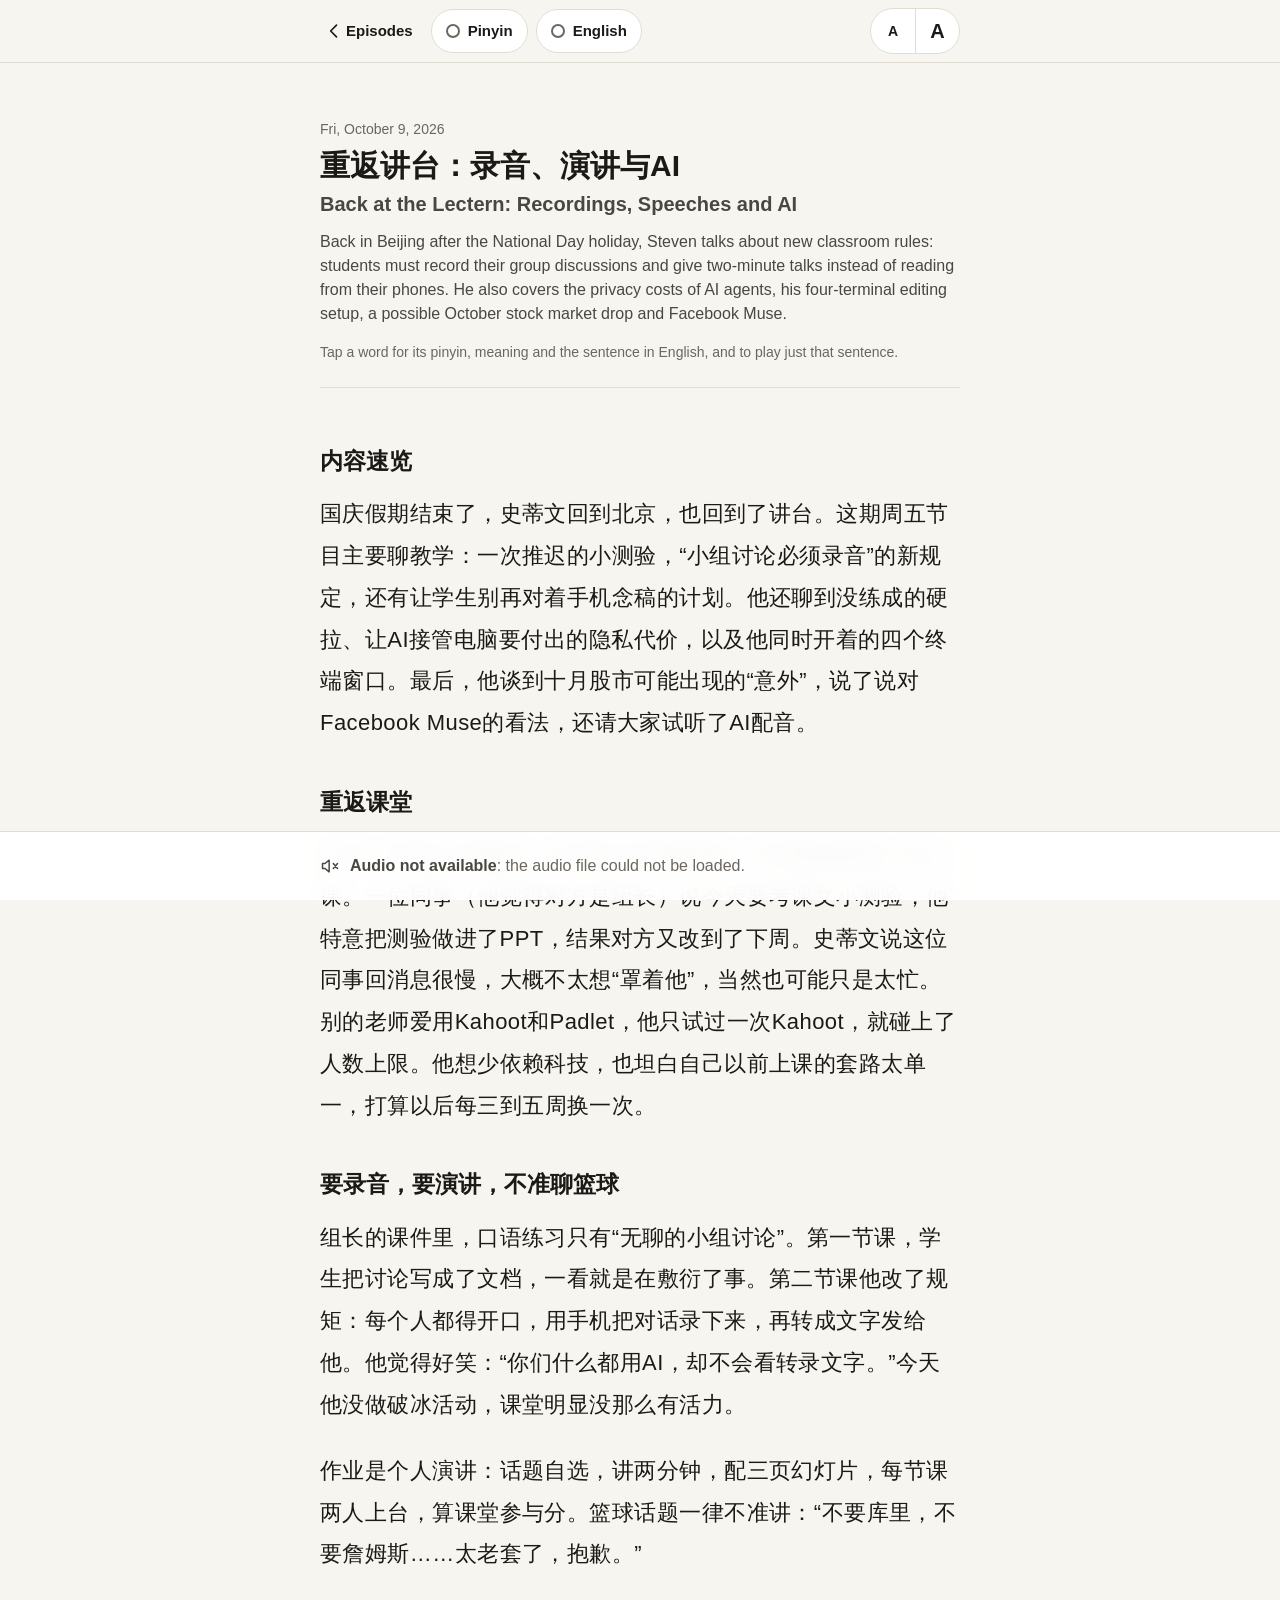
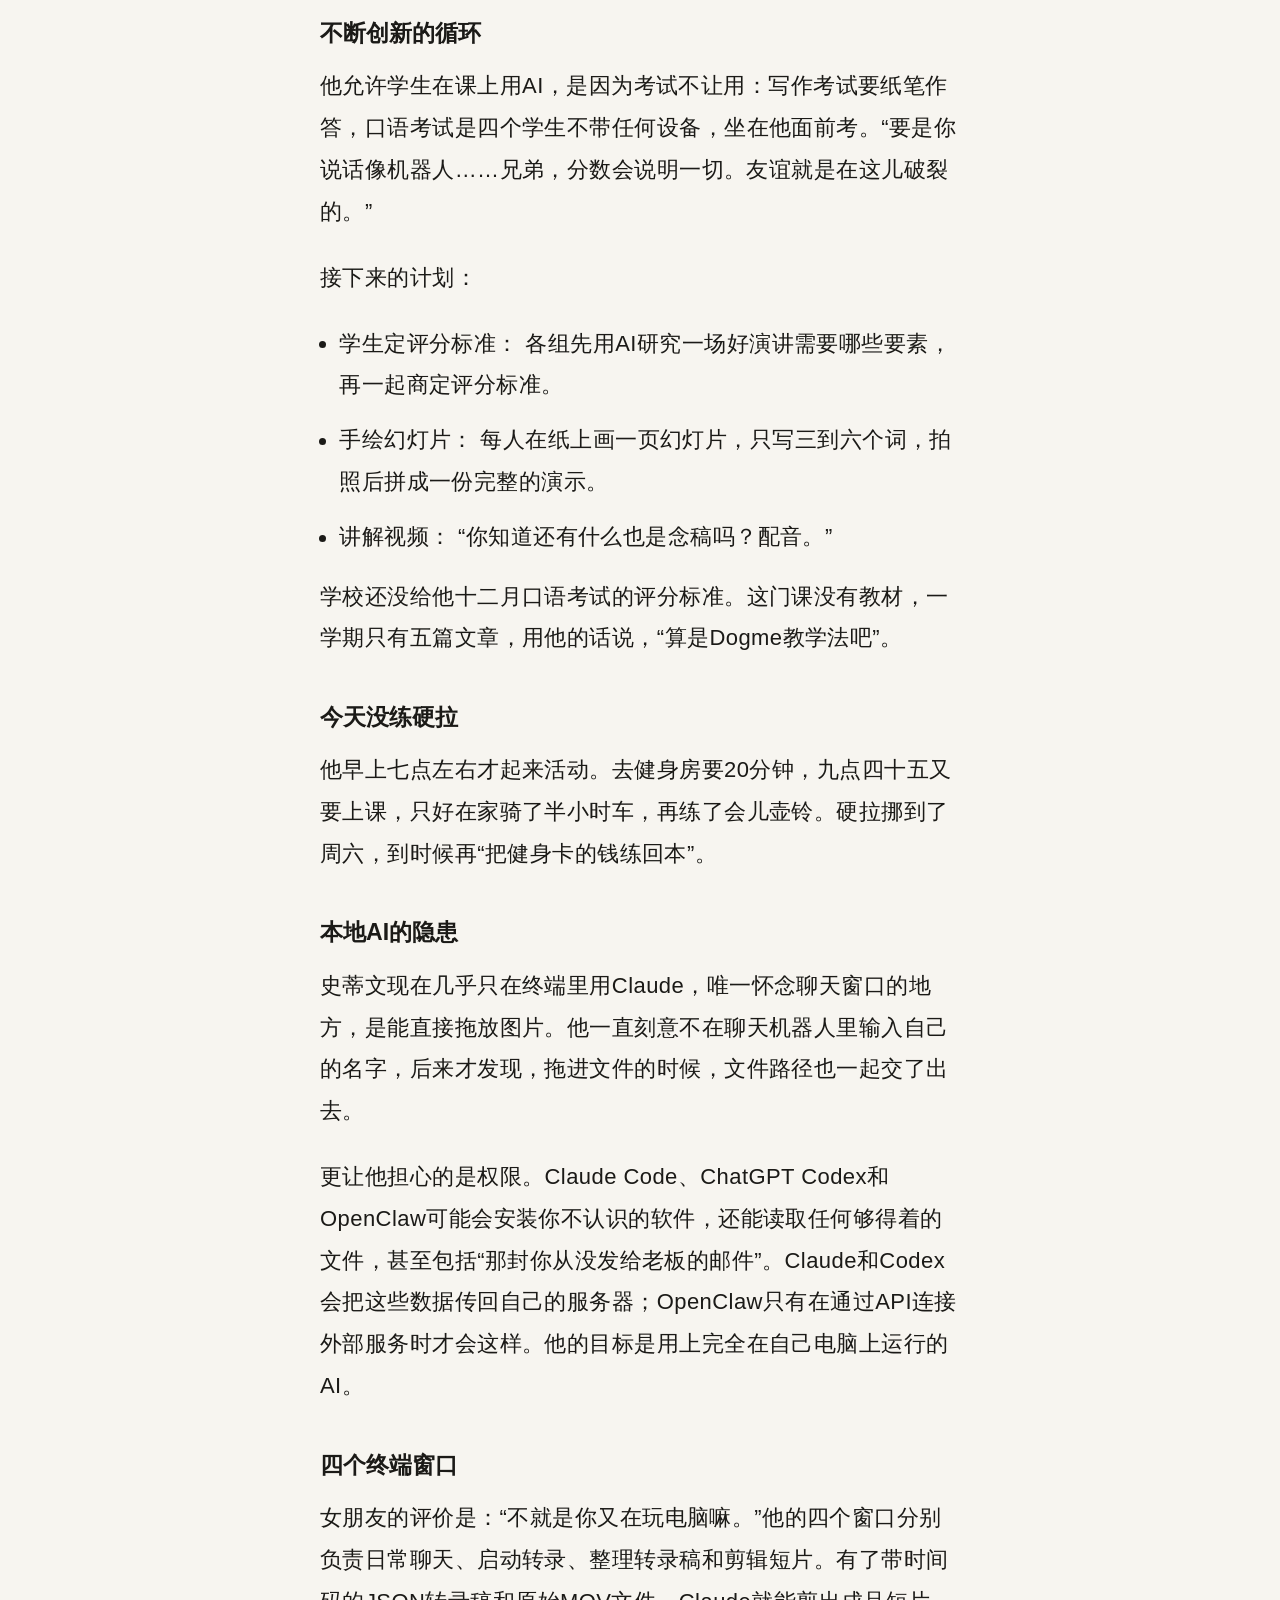
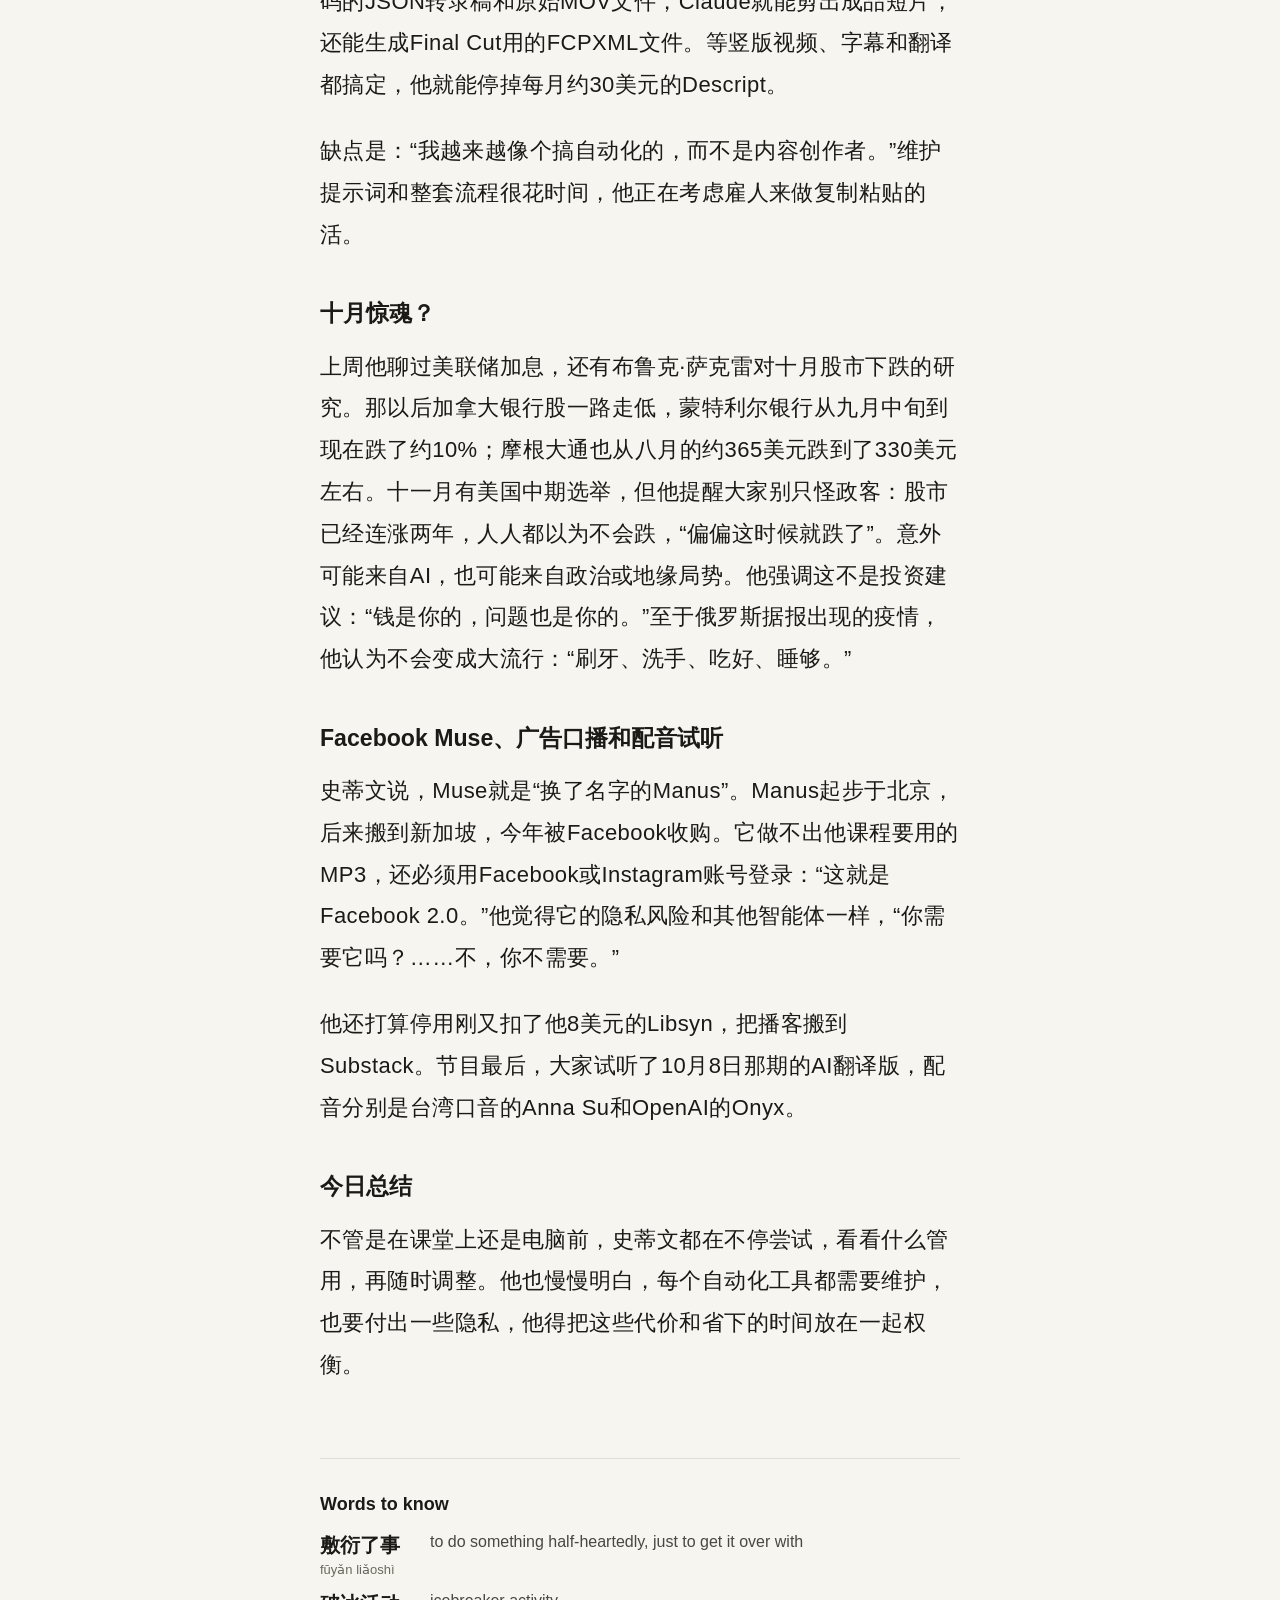
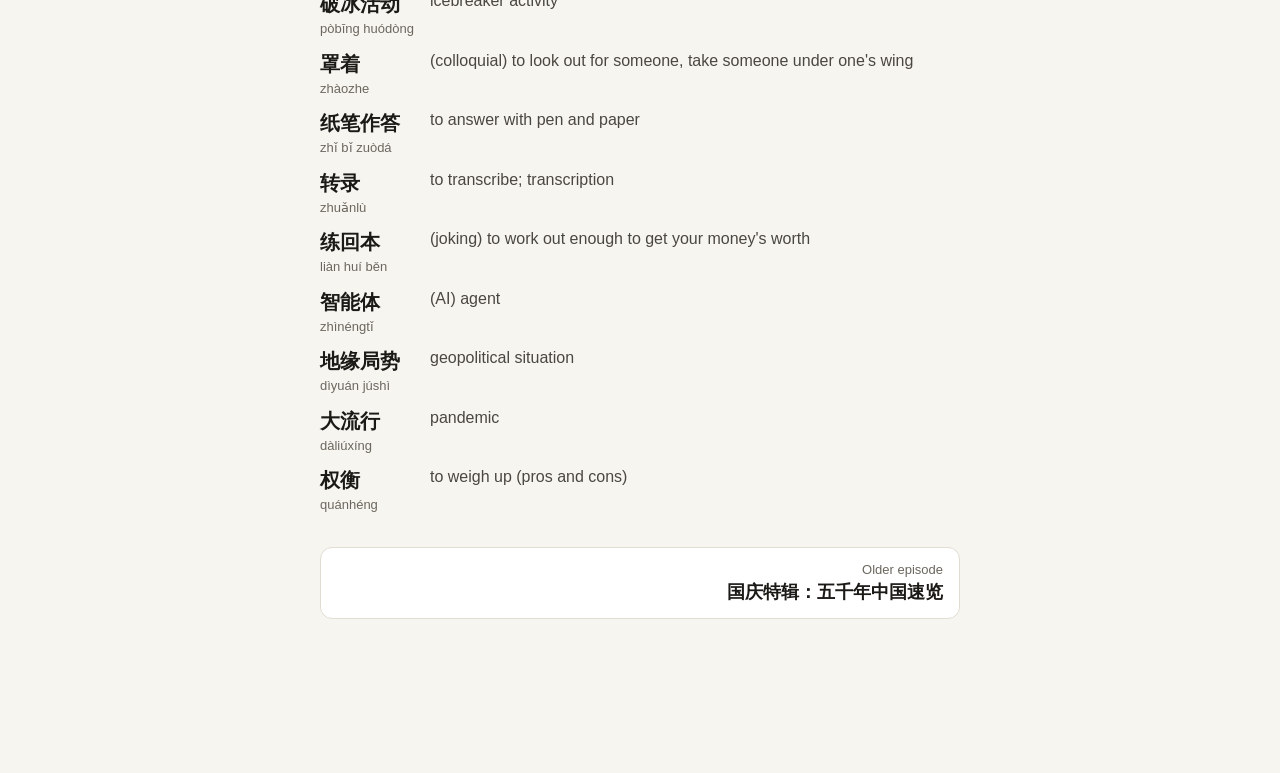
==== episode.html @ 3712d4d8 "SSAB Reader" ====
<!doctype html>
<html lang="en">
<head>
  <meta charset="utf-8">
  <meta name="viewport" content="width=device-width, initial-scale=1, viewport-fit=cover">
  <meta name="theme-color" content="#f7f5f0" media="(prefers-color-scheme: light)">
  <meta name="theme-color" content="#151514" media="(prefers-color-scheme: dark)">
  <title>SSAB Reader</title>
  <link rel="stylesheet" href="styles.css">
</head>
<body>
  <a class="skip" href="#reader">Skip to text</a>

  <header class="bar" role="toolbar" aria-label="Reading options">
    <div class="bar-inner">
      <a class="back" href="./" aria-label="All episodes">
        <svg viewBox="0 0 24 24" aria-hidden="true" width="20" height="20"><path d="m15 5-7 7 7 7" fill="none" stroke="currentColor" stroke-width="2" stroke-linecap="round" stroke-linejoin="round"/></svg>
        <span class="back-label">Episodes</span>
      </a>
      <button type="button" class="toggle" id="pinyin-toggle" aria-pressed="false">
        <span class="toggle-dot" aria-hidden="true"></span>Pinyin
      </button>
      <button type="button" class="toggle" id="translations-toggle" aria-pressed="false"
              aria-label="Show all translations">
        <span class="toggle-dot" aria-hidden="true"></span>English
      </button>
      <div class="size" role="group" aria-label="Text size">
        <button type="button" class="icon-btn" id="size-down" aria-label="Smaller text">
          <span aria-hidden="true" class="a-small">A</span>
        </button>
        <button type="button" class="icon-btn" id="size-up" aria-label="Larger text">
          <span aria-hidden="true" class="a-large">A</span>
        </button>
      </div>
    </div>
    <p class="sr-only" id="announce" aria-live="polite"></p>
  </header>

  <main id="main">
    <article class="episode" id="episode" aria-busy="true">
      <p class="status" id="load-status">Loading episode…</p>
    </article>
  </main>

  <aside class="card" id="card" aria-label="Word details" hidden>
    <div class="card-inner">
      <div class="card-word">
        <span class="card-zh" id="card-zh" lang="zh-Hans"></span>
        <span class="card-py" id="card-py" lang="zh-Latn-pinyin"></span>
        <button type="button" class="icon-btn card-close" id="card-close" aria-label="Close">
          <svg viewBox="0 0 24 24" aria-hidden="true" width="20" height="20"><path d="m6 6 12 12M18 6 6 18" stroke="currentColor" stroke-width="2" stroke-linecap="round"/></svg>
        </button>
      </div>
      <p class="card-gl" id="card-gl"></p>
      <p class="card-sent" id="card-sent" lang="en"></p>
      <button type="button" class="card-play" id="card-play" hidden>
        <svg viewBox="0 0 24 24" aria-hidden="true" width="16" height="16"><path d="M7 4.5v15l12-7.5-12-7.5Z" fill="currentColor"/></svg>
        Play sentence
      </button>
    </div>
  </aside>

  <section class="player" id="player" aria-label="Audio player" hidden>
    <div class="player-inner">
      <div class="player-unavailable" id="audio-unavailable" hidden>
        <svg viewBox="0 0 24 24" aria-hidden="true" width="20" height="20"><path d="M11 5 6 9H3v6h3l5 4V5Z" fill="none" stroke="currentColor" stroke-width="1.8" stroke-linejoin="round"/><path d="m16 9 5 6m0-6-5 6" stroke="currentColor" stroke-width="1.8" stroke-linecap="round"/></svg>
        <span><strong>Audio not available</strong><span class="muted" id="audio-unavailable-detail"> for this episode.</span></span>
      </div>
      <div class="player-controls" id="audio-controls" hidden>
        <button type="button" class="play" id="play" aria-label="Play">
          <svg class="i-play" viewBox="0 0 24 24" aria-hidden="true"><path d="M8 5.5v13l10.5-6.5L8 5.5Z" fill="currentColor"/></svg>
          <svg class="i-pause" viewBox="0 0 24 24" aria-hidden="true"><path d="M7 5h3.5v14H7zM13.5 5H17v14h-3.5z" fill="currentColor"/></svg>
        </button>
        <div class="seek">
          <input type="range" id="seek" min="0" max="0" step="0.1" value="0" aria-label="Seek">
          <div class="times"><span id="time-cur">0:00</span><span id="time-dur">0:00</span></div>
        </div>
        <label class="speed">
          <span class="sr-only">Playback speed</span>
          <select id="speed">
            <option value="0.5">0.5×</option>
            <option value="0.75">0.75×</option>
            <option value="1" selected>1×</option>
            <option value="1.25">1.25×</option>
            <option value="1.5">1.5×</option>
          </select>
        </label>
      </div>
      <p class="player-note" id="audio-note" hidden></p>
    </div>
    <audio id="audio" preload="metadata"></audio>
  </section>

  <script src="app.js"></script>
</body>
</html>
---- styles.css ----
:root {
  --bg: #f7f5f0;
  --surface: #ffffff;
  --ink: #1b1a17;
  --ink-2: #4a4740;
  --muted: #6b675e;
  --line: #e2ddd2;
  --accent: #0d5c56;
  --accent-ink: #ffffff;
  --tint: #eaf2f0;
  --now: #fdf1c7;
  --now-line: #c99a06;
  --focus: #1f6feb;

  --zh-size: 22px;
  --measure: 40rem;
  --gutter: 16px;
  --font-ui: -apple-system, BlinkMacSystemFont, "Segoe UI", Roboto, "Helvetica Neue", Arial, sans-serif;
  --font-zh: "PingFang SC", "Hiragino Sans GB", "Noto Sans CJK SC", "Source Han Sans SC", "Microsoft YaHei", sans-serif;
  color-scheme: light dark;
}
@media (prefers-color-scheme: dark) {
  :root:not([data-theme="light"]) {
    --bg: #151514; --surface: #1e1e1c; --ink: #f2efe8; --ink-2: #cfcabf; --muted: #a39e93;
    --line: #34332f; --accent: #6cc2b8; --accent-ink: #0d1a18; --tint: #1f2d2b;
    --now: #3a3216; --now-line: #e0b43a; --focus: #7ab4ff;
  }
}
:root[data-theme="dark"] {
  --bg: #151514; --surface: #1e1e1c; --ink: #f2efe8; --ink-2: #cfcabf; --muted: #a39e93;
  --line: #34332f; --accent: #6cc2b8; --accent-ink: #0d1a18; --tint: #1f2d2b;
  --now: #3a3216; --now-line: #e0b43a; --focus: #7ab4ff;
}

* { box-sizing: border-box; }
html { -webkit-text-size-adjust: 100%; text-size-adjust: 100%; }
body {
  margin: 0;
  background: var(--bg);
  color: var(--ink);
  font: 16px/1.5 var(--font-ui);
  -webkit-tap-highlight-color: transparent;
}
button, select, input { font: inherit; color: inherit; }
:focus-visible { outline: 3px solid var(--focus); outline-offset: 2px; border-radius: 6px; }
.sr-only { position: absolute; width: 1px; height: 1px; margin: -1px; overflow: hidden; clip: rect(0 0 0 0); white-space: nowrap; border: 0; }
.skip { position: absolute; left: 8px; top: -60px; z-index: 20; background: var(--ink); color: var(--bg); padding: 10px 14px; border-radius: 8px; }
.skip:focus { top: 8px; }
.muted { color: var(--muted); }

/* ---------- Toolbar ---------- */
.bar {
  position: sticky; top: 0; z-index: 10;
  background: color-mix(in srgb, var(--bg) 92%, transparent);
  -webkit-backdrop-filter: saturate(1.4) blur(12px);
  backdrop-filter: saturate(1.4) blur(12px);
  border-bottom: 1px solid var(--line);
  padding-top: env(safe-area-inset-top);
}
.bar-inner {
  max-width: calc(var(--measure) + 2 * var(--gutter));
  margin: 0 auto;
  padding: 8px max(var(--gutter), env(safe-area-inset-left));
  display: flex; align-items: center; gap: 8px;
}
.toggle {
  display: inline-flex; align-items: center; gap: 8px;
  min-height: 44px; padding: 0 14px;
  border: 1px solid var(--line); border-radius: 999px;
  background: var(--surface); cursor: pointer;
  font-size: 15px; font-weight: 600;
}
.toggle-dot {
  width: 14px; height: 14px; border-radius: 50%;
  border: 2px solid var(--muted);
  transition: background .15s, border-color .15s;
}
.toggle[aria-pressed="true"] { border-color: var(--accent); background: var(--tint); }
.toggle[aria-pressed="true"] .toggle-dot { background: var(--accent); border-color: var(--accent); box-shadow: inset 0 0 0 2px var(--surface); }
.size { margin-left: auto; display: flex; border: 1px solid var(--line); border-radius: 999px; background: var(--surface); overflow: hidden; }
.icon-btn {
  min-width: 44px; min-height: 44px; border: 0; background: transparent; cursor: pointer;
  display: grid; place-items: center; font-weight: 600;
}
.icon-btn + .icon-btn { border-left: 1px solid var(--line); }
.icon-btn:disabled { opacity: .35; cursor: default; }
.icon-btn:focus-visible { outline-offset: -3px; }
.a-small { font-size: 14px; }
.a-large { font-size: 20px; }

/* ---------- Episode header ---------- */
main { padding: 0 max(var(--gutter), env(safe-area-inset-left)) calc(80px + var(--player-h, 0px) + var(--card-h, 0px)); }
.episode { max-width: var(--measure); margin: 0 auto; }
.ep-head { padding: 28px 0 8px; border-bottom: 1px solid var(--line); margin-bottom: 8px; }
.badge {
  display: inline-block; font-size: 12px; font-weight: 700; letter-spacing: .08em; text-transform: uppercase;
  color: var(--accent); border: 1px solid currentColor; border-radius: 4px; padding: 2px 6px;
}
.ep-meta { margin: 12px 0 6px; color: var(--muted); font-size: 14px; display: flex; gap: 10px; flex-wrap: wrap; align-items: center; }
.ep-title-zh { font-family: var(--font-zh); font-size: 26px; line-height: 1.35; margin: 0 0 4px; font-weight: 600; }
.ep-title { font-size: 18px; line-height: 1.35; margin: 0 0 12px; font-weight: 600; color: var(--ink-2); }
.ep-desc { margin: 0 0 16px; color: var(--ink-2); font-size: 16px; }
.hint { font-size: 14px; color: var(--muted); margin: 0 0 16px; }

/* ---------- Reading text ---------- */
.reader { padding: 8px 0 24px; }
.para {
  font-family: var(--font-zh);
  font-size: var(--zh-size);
  line-height: 1.9;
  margin: 0 0 1.1em;
  letter-spacing: .02em;
}
body.pinyin .para { line-height: 2.5; }
ruby { ruby-position: over; ruby-align: center; }
rt {
  font-family: var(--font-ui);
  font-size: max(12px, .56em);
  letter-spacing: 0;
  color: var(--ink-2);
  font-weight: 450;
  padding: 0 .2em; /* keeps neighbouring readings from running together */
}
body:not(.pinyin) rt { display: none; }

.sent {
  cursor: pointer;
  border-radius: 6px;
  padding: .2em .04em; /* taller hit area so taps between lines still land */
  margin: 0 -.04em;
  box-decoration-break: clone; -webkit-box-decoration-break: clone;
  transition: background-color .15s;
}
@media (hover: hover) { .sent:hover { background: var(--tint); } }
.sent[aria-expanded="true"] { background: var(--tint); }
.sent:focus-visible { outline: 3px solid var(--focus); outline-offset: 1px; }
.sent.is-now { background: var(--now); box-shadow: inset 0 -2px 0 var(--now-line); }
.sent.is-selected { background: var(--tint); }
.w { border-radius: 4px; }
@media (hover: hover) { .w:hover { box-shadow: inset 0 -2px 0 var(--accent); } }
.w.is-selected { background: var(--accent); color: var(--accent-ink); }
.w.is-selected rt { color: var(--accent); font-weight: 700; }

/* ---------- Sections, lists, vocabulary ---------- */
.sec {
  font-family: var(--font-zh); font-size: calc(var(--zh-size) * 1.05); line-height: 1.8;
  font-weight: 650; margin: 1.6em 0 .5em;
}
body.pinyin .sec { line-height: 2.4; }
.items { margin: 0 0 1.1em; padding-left: 1.2em; }
.items .para { margin: 0 0 .6em; }
.vocab { border-top: 1px solid var(--line); margin-top: 24px; }
.vocab .sec { font-family: var(--font-ui); font-size: 18px; }
.vocab dl { margin: 0; display: grid; grid-template-columns: auto 1fr; gap: 10px 16px; }
.vocab dt { font-weight: 600; }
.vocab dd { margin: 0; color: var(--ink-2); }
.v-zh { font-family: var(--font-zh); font-size: 20px; }
.v-py { display: block; font-size: 13px; color: var(--muted); font-weight: 450; }
@media (max-width: 480px) {
  .vocab dl { grid-template-columns: 1fr; gap: 2px; }
  .vocab dd { margin-bottom: 12px; }
}
.ep-nav { display: flex; gap: 12px; margin: 32px 0 0; flex-wrap: wrap; }
.nav-link {
  flex: 1 1 240px; display: block; padding: 12px 16px; text-decoration: none; color: inherit;
  border: 1px solid var(--line); border-radius: 12px; background: var(--surface);
}
.nav-link.older { text-align: right; }
.nav-label { display: block; font-size: 13px; color: var(--muted); }
.nav-title { font-family: var(--font-zh); font-size: 18px; font-weight: 600; }

/* ---------- Word card ---------- */
.card {
  position: fixed; left: 0; right: 0; bottom: var(--player-h, 0px); z-index: 11;
  background: var(--surface); border-top: 1px solid var(--line);
  box-shadow: 0 -6px 24px rgb(0 0 0 / .08);
}
.card[hidden] { display: none; }
.card-inner { max-width: calc(var(--measure) + 2 * var(--gutter)); margin: 0 auto; padding: 12px var(--gutter) 14px; }
.card-word { display: flex; align-items: baseline; gap: 12px; }
.card-zh { font-family: var(--font-zh); font-size: 30px; font-weight: 600; line-height: 1.3; }
.card-zh.is-sentence { font-size: 20px; font-weight: 500; }
.card-py { font-size: 18px; color: var(--accent); }
.card-close { margin-left: auto; align-self: flex-start; border-radius: 50%; background: transparent; }
.card-gl { margin: 2px 0 8px; font-size: 17px; font-weight: 600; }
.card-gl[hidden] { display: none; }
.card-sent { margin: 0; color: var(--ink-2); font-size: 15px; border-left: 3px solid var(--accent); padding-left: 10px; }
.card-play {
  margin-top: 10px; display: inline-flex; align-items: center; gap: 6px; min-height: 40px; padding: 0 14px;
  border: 1px solid var(--line); border-radius: 999px; background: var(--bg); color: var(--accent);
  font-weight: 600; cursor: pointer;
}
.card-play[hidden] { display: none; }

/* ---------- Back link + library ---------- */
.back {
  display: inline-flex; align-items: center; gap: 2px; min-height: 44px; padding: 0 10px 0 4px;
  color: var(--ink); text-decoration: none; font-weight: 600; font-size: 15px; border-radius: 999px;
}
@media (max-width: 420px) { .back-label { display: none; } .toggle { padding: 0 10px; gap: 6px; } .bar-inner { gap: 6px; } }
@media (max-width: 360px) { .toggle-dot { display: none; } }
.brand { font-weight: 700; font-size: 17px; min-height: 44px; display: flex; align-items: center; gap: 6px; }
.brand-zh { font-family: var(--font-zh); color: var(--accent); }
.library { max-width: var(--measure); margin: 0 auto; }
.lib-head { padding: 28px 0 8px; }
.lib-head h1 { font-size: 24px; margin: 0 0 6px; }
.ep-list { list-style: none; margin: 0; padding: 0; }
.ep-item + .ep-item { border-top: 1px solid var(--line); }
.ep-link { display: block; padding: 16px 12px; margin: 0 -12px; color: inherit; text-decoration: none; border-radius: 12px; }
@media (hover: hover) { .ep-link:hover { background: var(--surface); } }
.ep-link .ep-meta { margin: 0 0 4px; }
.ep-link .ep-title-zh, .ep-link .ep-title, .ep-link .ep-desc { display: block; }
.ep-link .ep-title { font-size: 16px; margin: 0 0 4px; }
.ep-link .ep-desc { margin: 0; font-size: 15px; color: var(--muted); }
.seen { color: var(--muted); }
.seen::before { content: "✓ "; }

.replay {
  display: inline-grid; place-items: center; vertical-align: middle;
  width: 30px; height: 30px; margin: 0 .25em 0 .1em;
  border: 1px solid var(--line); border-radius: 50%; background: var(--surface);
  color: var(--accent); cursor: pointer; position: relative; padding: 0;
  line-height: 1;
}
.replay::before { content: ""; position: absolute; inset: -8px; } /* 46px touch target */
.replay svg { width: 14px; height: 14px; }
.replay:disabled { display: none; }

.tr {
  display: block;
  font-family: var(--font-ui);
  font-size: max(15px, calc(var(--zh-size) * .74));
  line-height: 1.5;
  letter-spacing: 0;
  color: var(--ink-2);
  margin: .3em 0 .7em;
  padding: .45em .8em;
  border-left: 3px solid var(--accent);
  background: var(--surface);
  border-radius: 0 8px 8px 0;
}
.tr[hidden] { display: none; }

.status { padding: 48px 0; color: var(--muted); }
.status.error { color: var(--ink); }
.status code { background: var(--surface); border: 1px solid var(--line); padding: 1px 5px; border-radius: 4px; }

/* ---------- Player ---------- */
.player {
  position: fixed; left: 0; right: 0; bottom: 0; z-index: 10;
  background: color-mix(in srgb, var(--surface) 94%, transparent);
  -webkit-backdrop-filter: blur(12px); backdrop-filter: blur(12px);
  border-top: 1px solid var(--line);
  padding-bottom: env(safe-area-inset-bottom);
}
.player-inner { max-width: calc(var(--measure) + 2 * var(--gutter)); margin: 0 auto; padding: 10px var(--gutter); }
.player-controls { display: flex; align-items: center; gap: 12px; }
.player-controls[hidden], .player-unavailable[hidden], .player-note[hidden] { display: none; }
.play {
  flex: none; width: 48px; height: 48px; border-radius: 50%; border: 0;
  background: var(--accent); color: var(--accent-ink); cursor: pointer; display: grid; place-items: center;
}
.play svg { width: 24px; height: 24px; }
.play .i-pause, .play.playing .i-play { display: none; }
.play.playing .i-pause { display: block; }
.seek { flex: 1; min-width: 0; }
.seek input { width: 100%; height: 32px; margin: 0; accent-color: var(--accent); cursor: pointer; }
.times { display: flex; justify-content: space-between; font-size: 12px; color: var(--muted); font-variant-numeric: tabular-nums; margin-top: -4px; }
.speed select {
  min-height: 44px; padding: 0 10px; border-radius: 10px; border: 1px solid var(--line);
  background: var(--bg); font-weight: 600; font-variant-numeric: tabular-nums; cursor: pointer;
}
.player-unavailable { display: flex; align-items: center; gap: 10px; min-height: 48px; color: var(--ink-2); }
.player-note { margin: 6px 0 0; font-size: 12px; color: var(--muted); line-height: 1.4; }

@media (min-width: 720px) {
  .ep-head { padding-top: 44px; }
  .ep-title-zh { font-size: 30px; }
  .ep-title { font-size: 20px; }
}
@media (prefers-reduced-motion: reduce) { * { transition: none !important; scroll-behavior: auto !important; } }
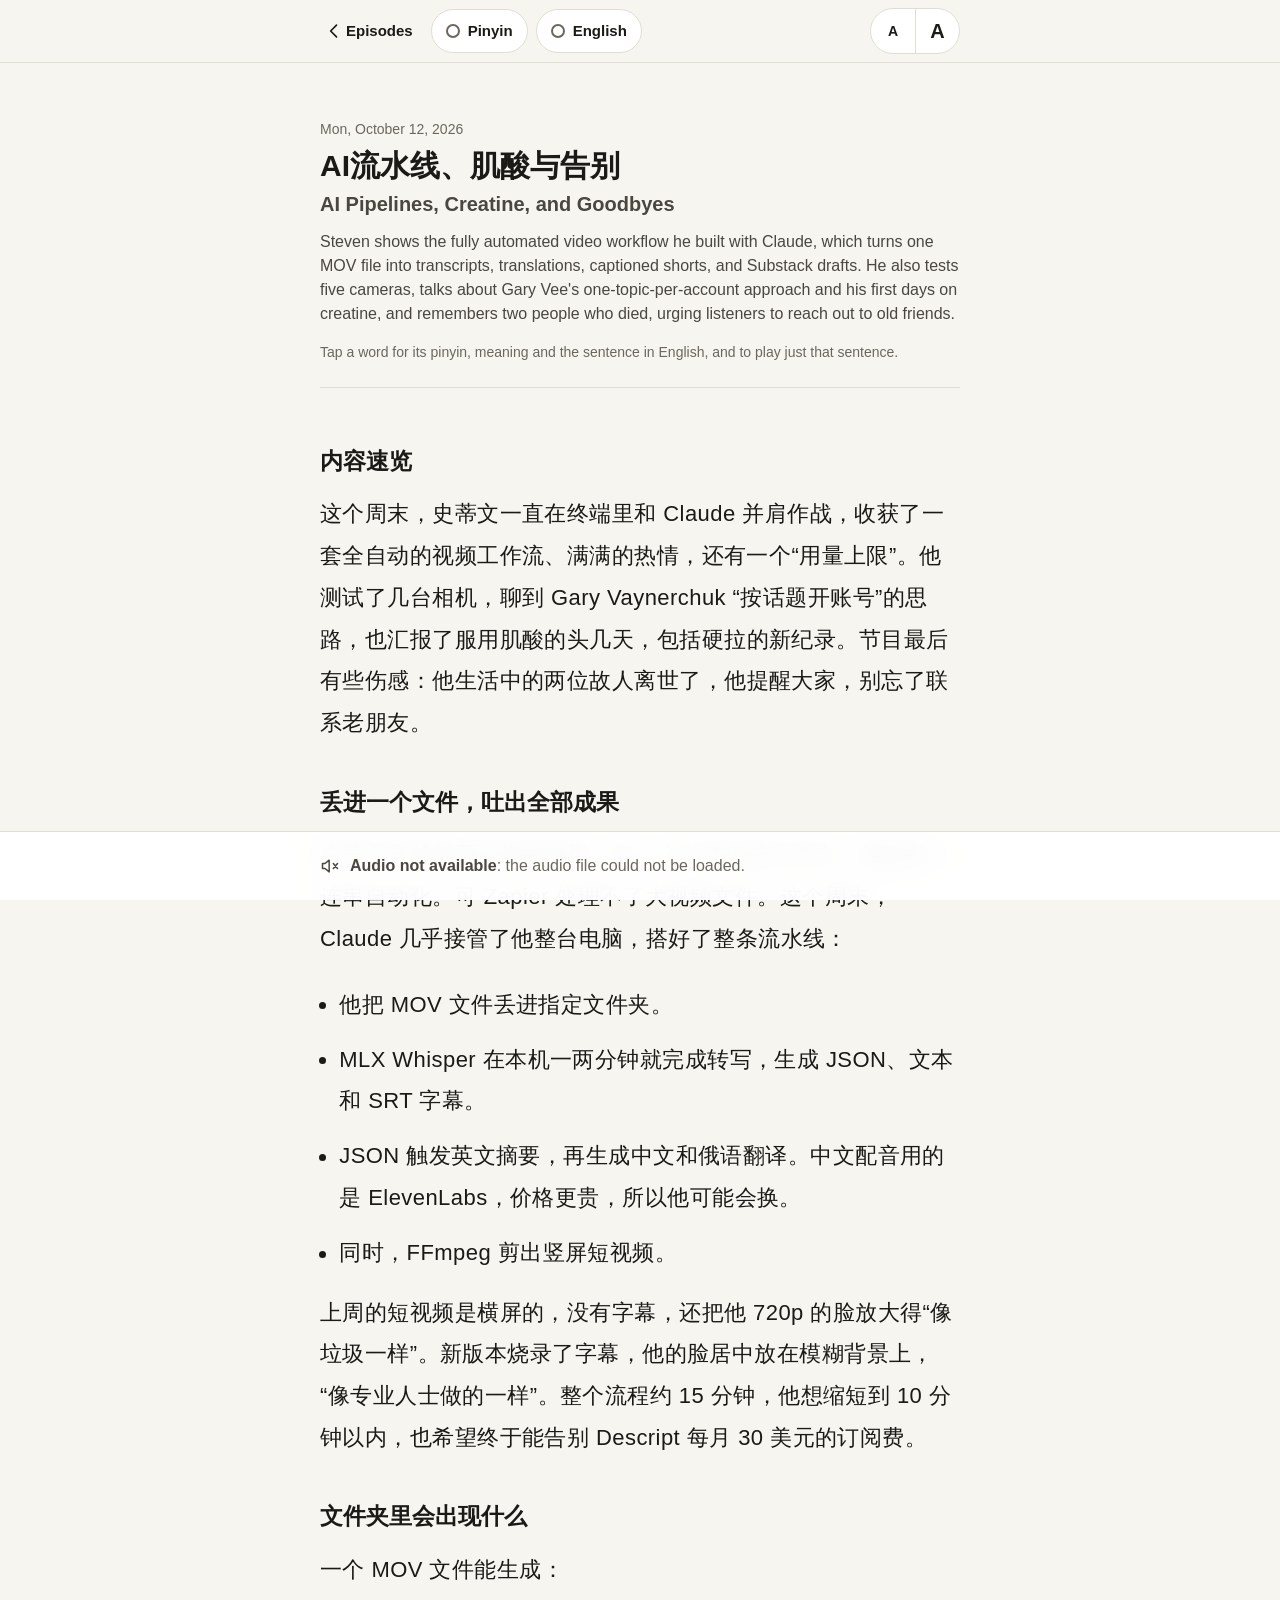
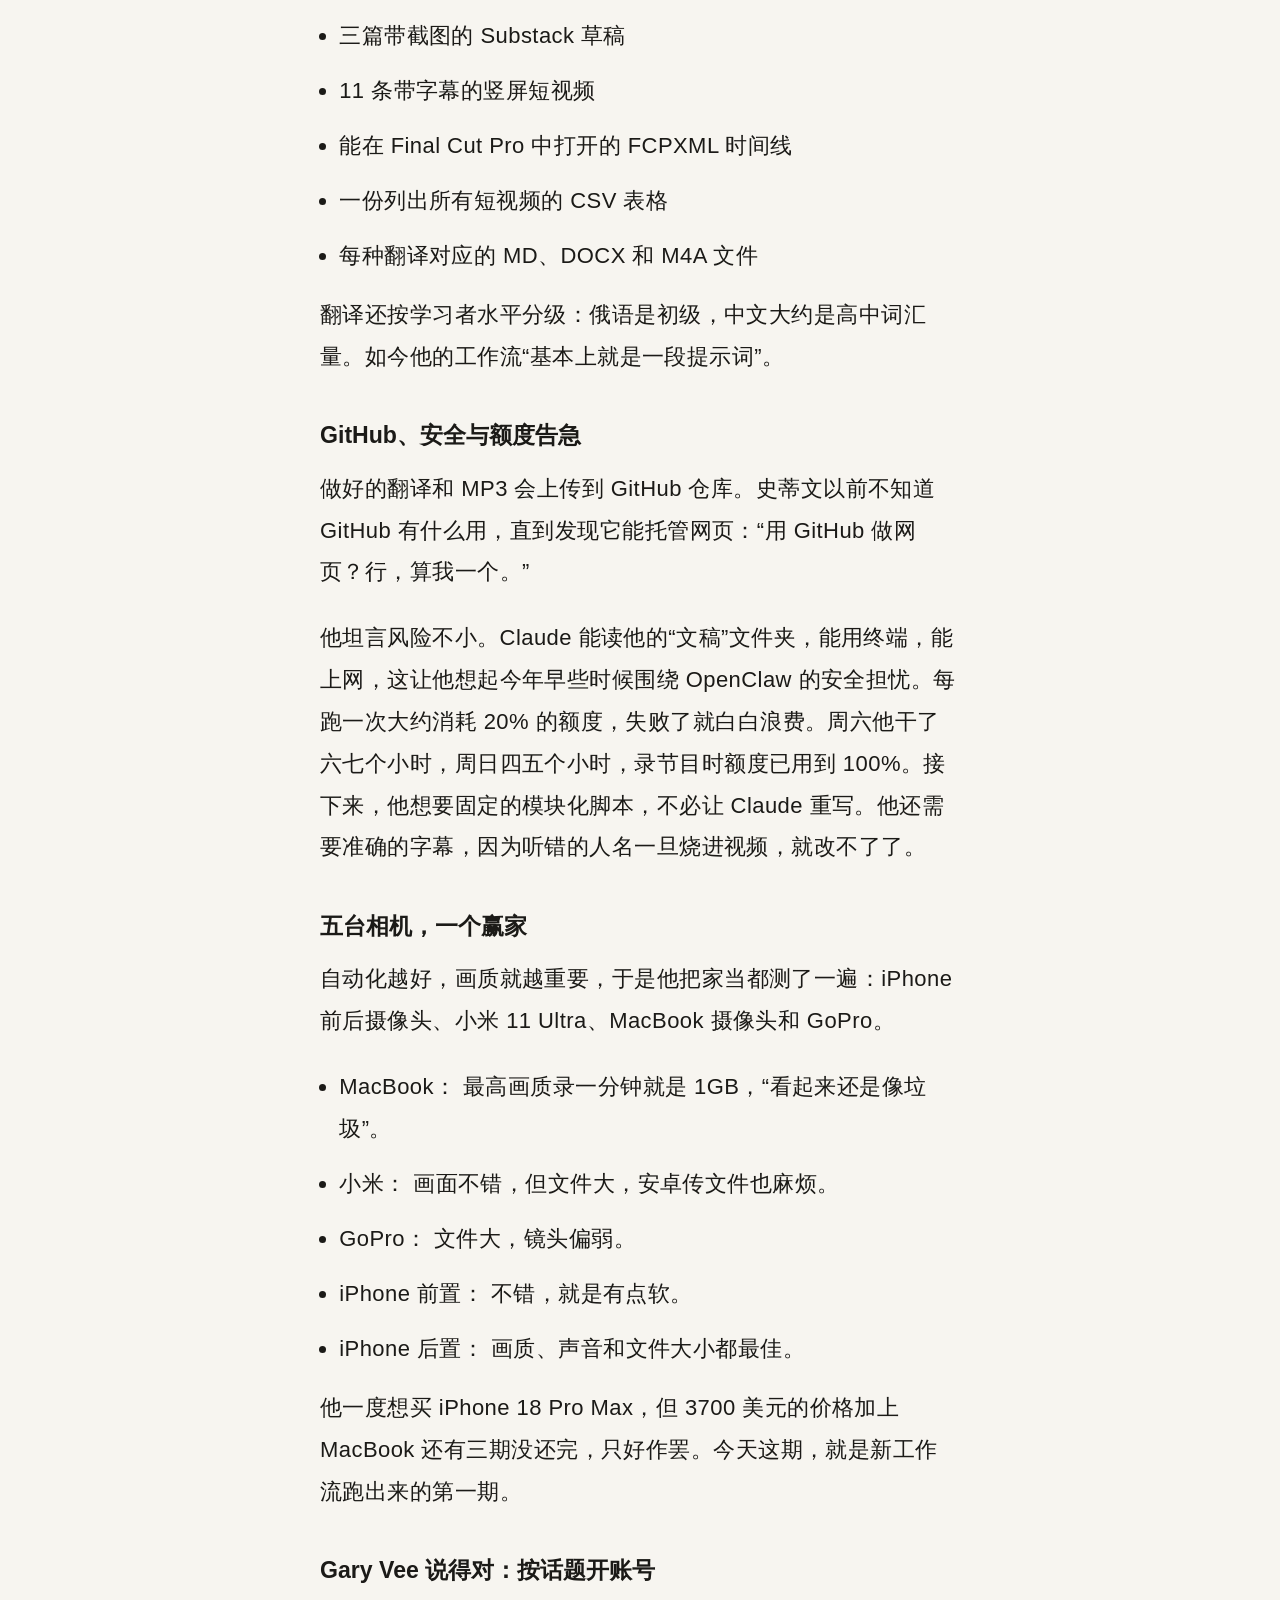
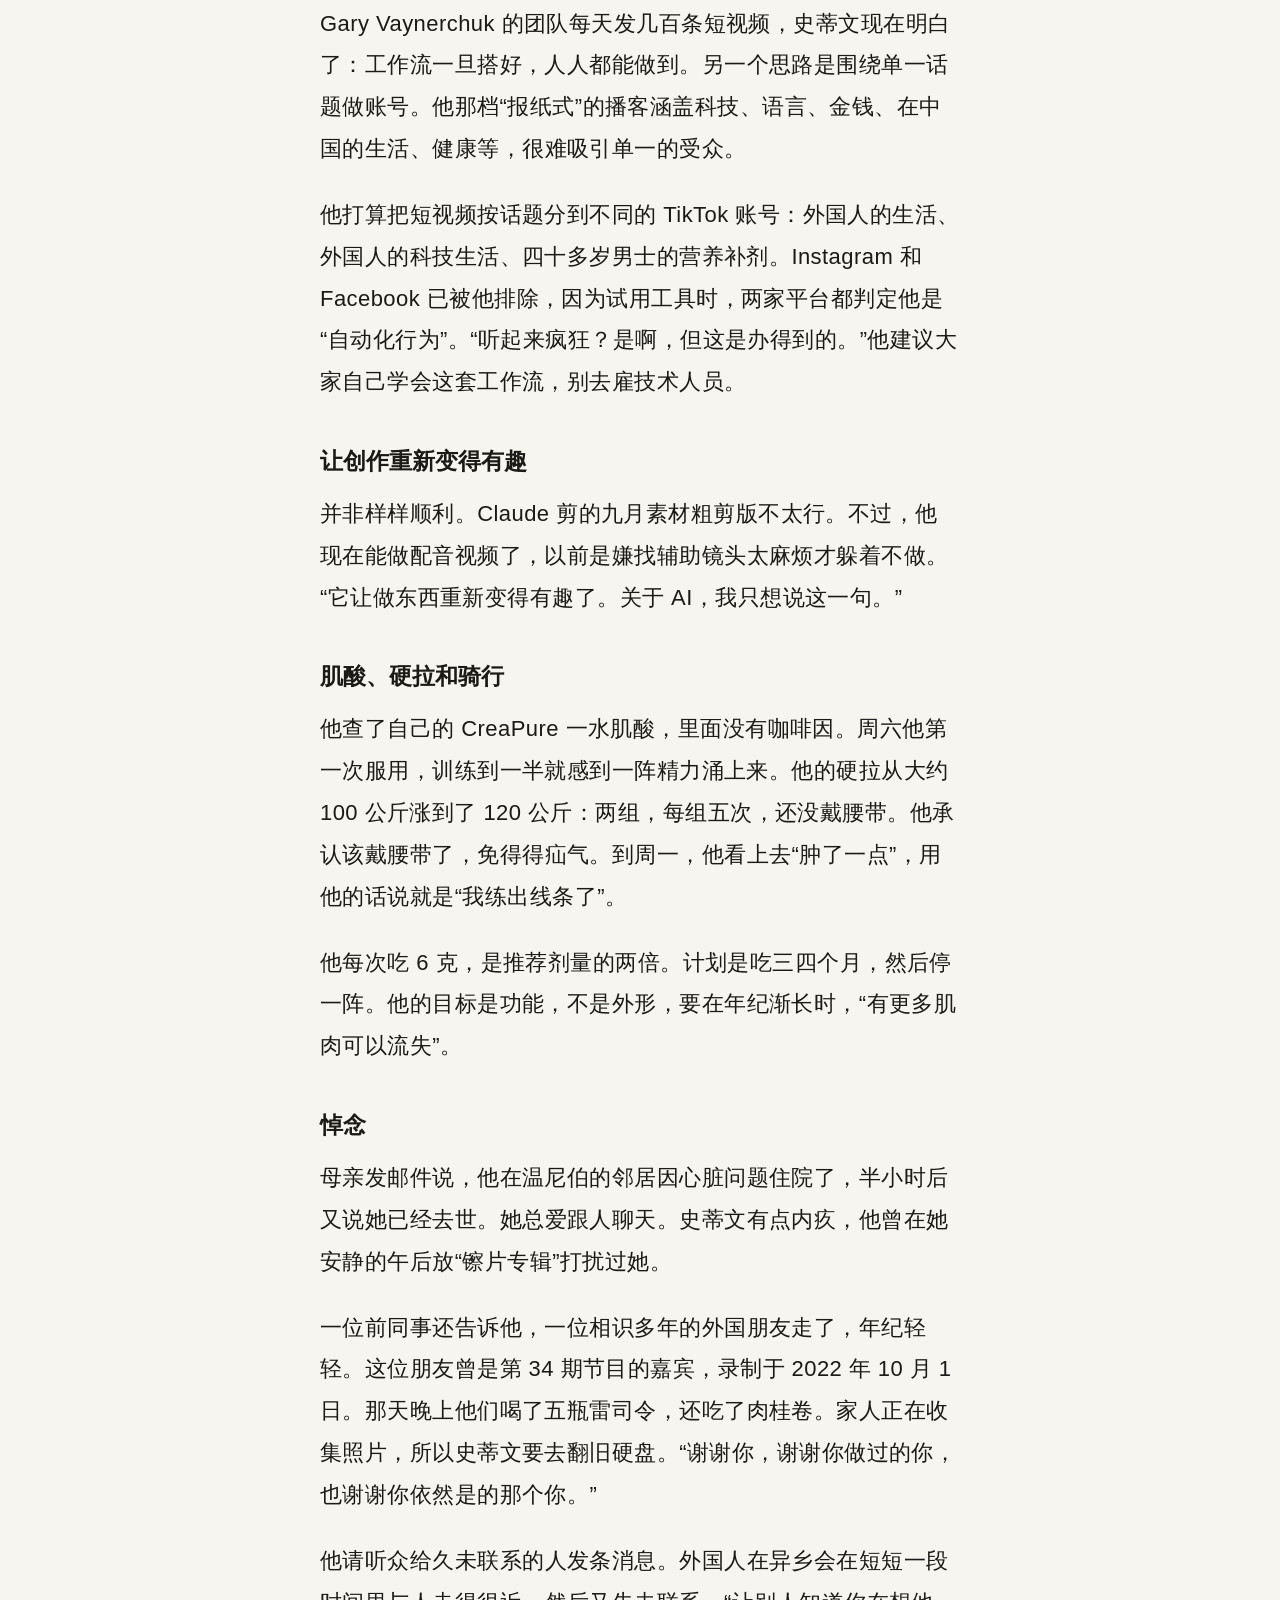
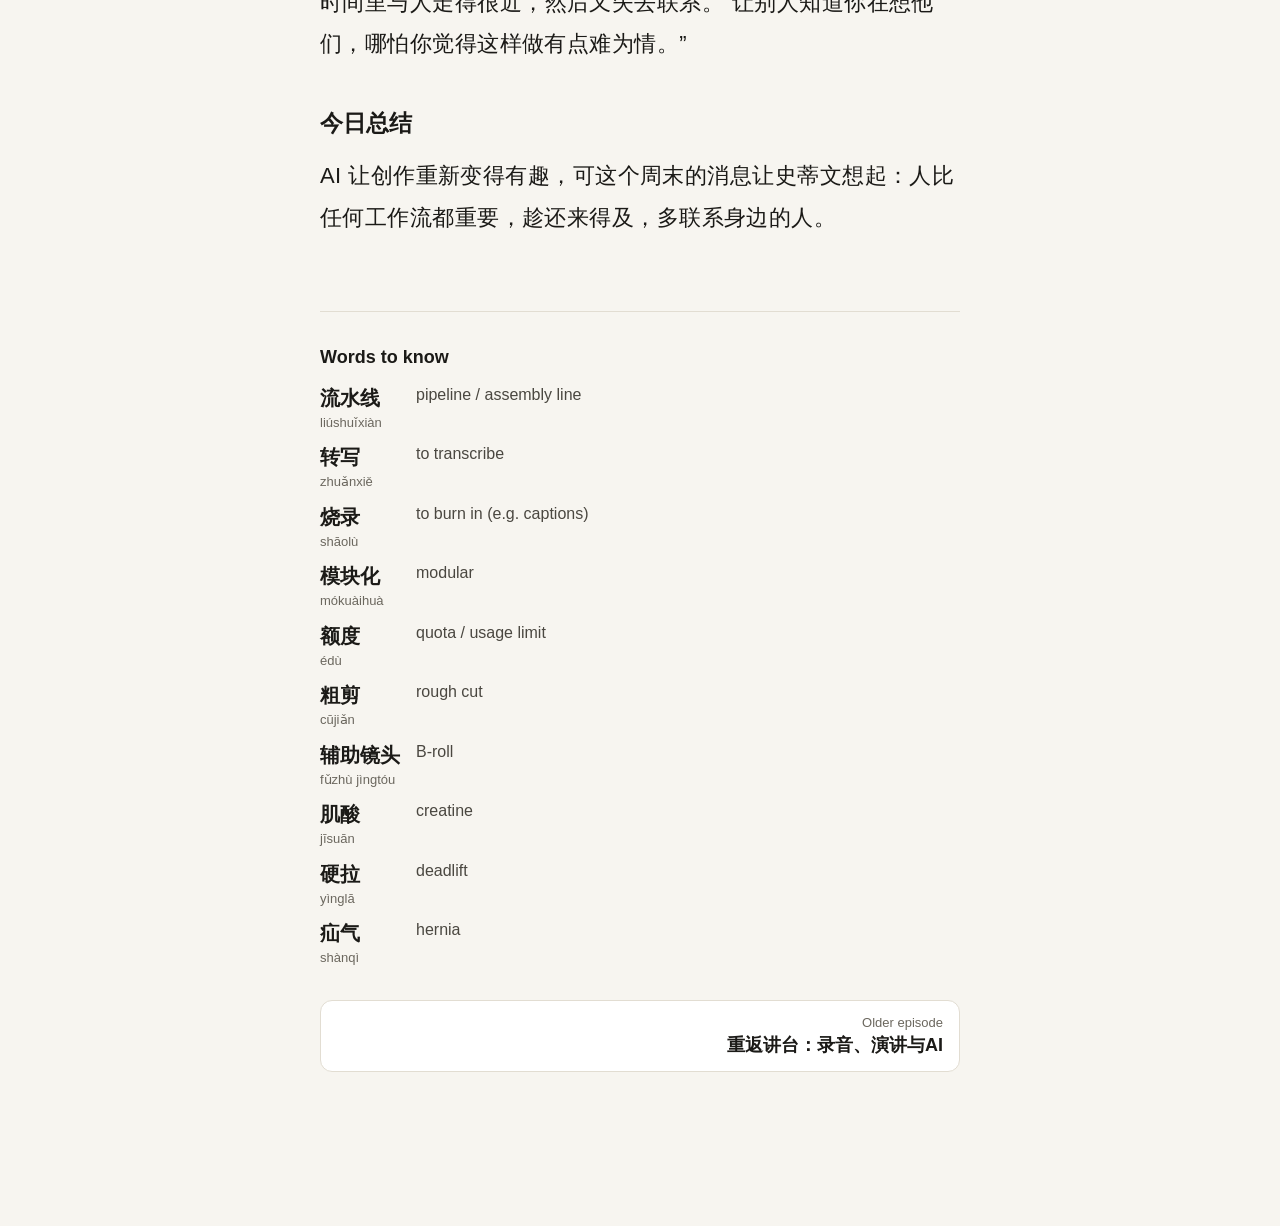
==== commit b75b2759: "Update ssab-2026-09-16" ====
--- a/episode.html
+++ b/episode.html
@@ -88,7 +88,7 @@
       </div>
       <p class="player-note" id="audio-note" hidden></p>
     </div>
-    <audio id="audio" preload="metadata"></audio>
+    <audio id="audio" preload="auto"></audio>
   </section>
 
   <script src="app.js"></script>
--- a/styles.css
+++ b/styles.css
@@ -259,10 +259,17 @@
 .play {
   flex: none; width: 48px; height: 48px; border-radius: 50%; border: 0;
   background: var(--accent); color: var(--accent-ink); cursor: pointer; display: grid; place-items: center;
-}
-.play svg { width: 24px; height: 24px; }
+  position: relative;
+}
+.play svg { width: 24px; height: 24px; grid-area: 1 / 1; }
 .play .i-pause, .play.playing .i-play { display: none; }
 .play.playing .i-pause { display: block; }
+.play.loading svg { opacity: .35; }
+.play.loading::after {
+  content: ""; position: absolute; width: 30px; height: 30px; border-radius: 50%;
+  border: 3px solid currentColor; border-right-color: transparent; animation: spin .8s linear infinite;
+}
+@keyframes spin { to { transform: rotate(360deg); } }
 .seek { flex: 1; min-width: 0; }
 .seek input { width: 100%; height: 32px; margin: 0; accent-color: var(--accent); cursor: pointer; }
 .times { display: flex; justify-content: space-between; font-size: 12px; color: var(--muted); font-variant-numeric: tabular-nums; margin-top: -4px; }
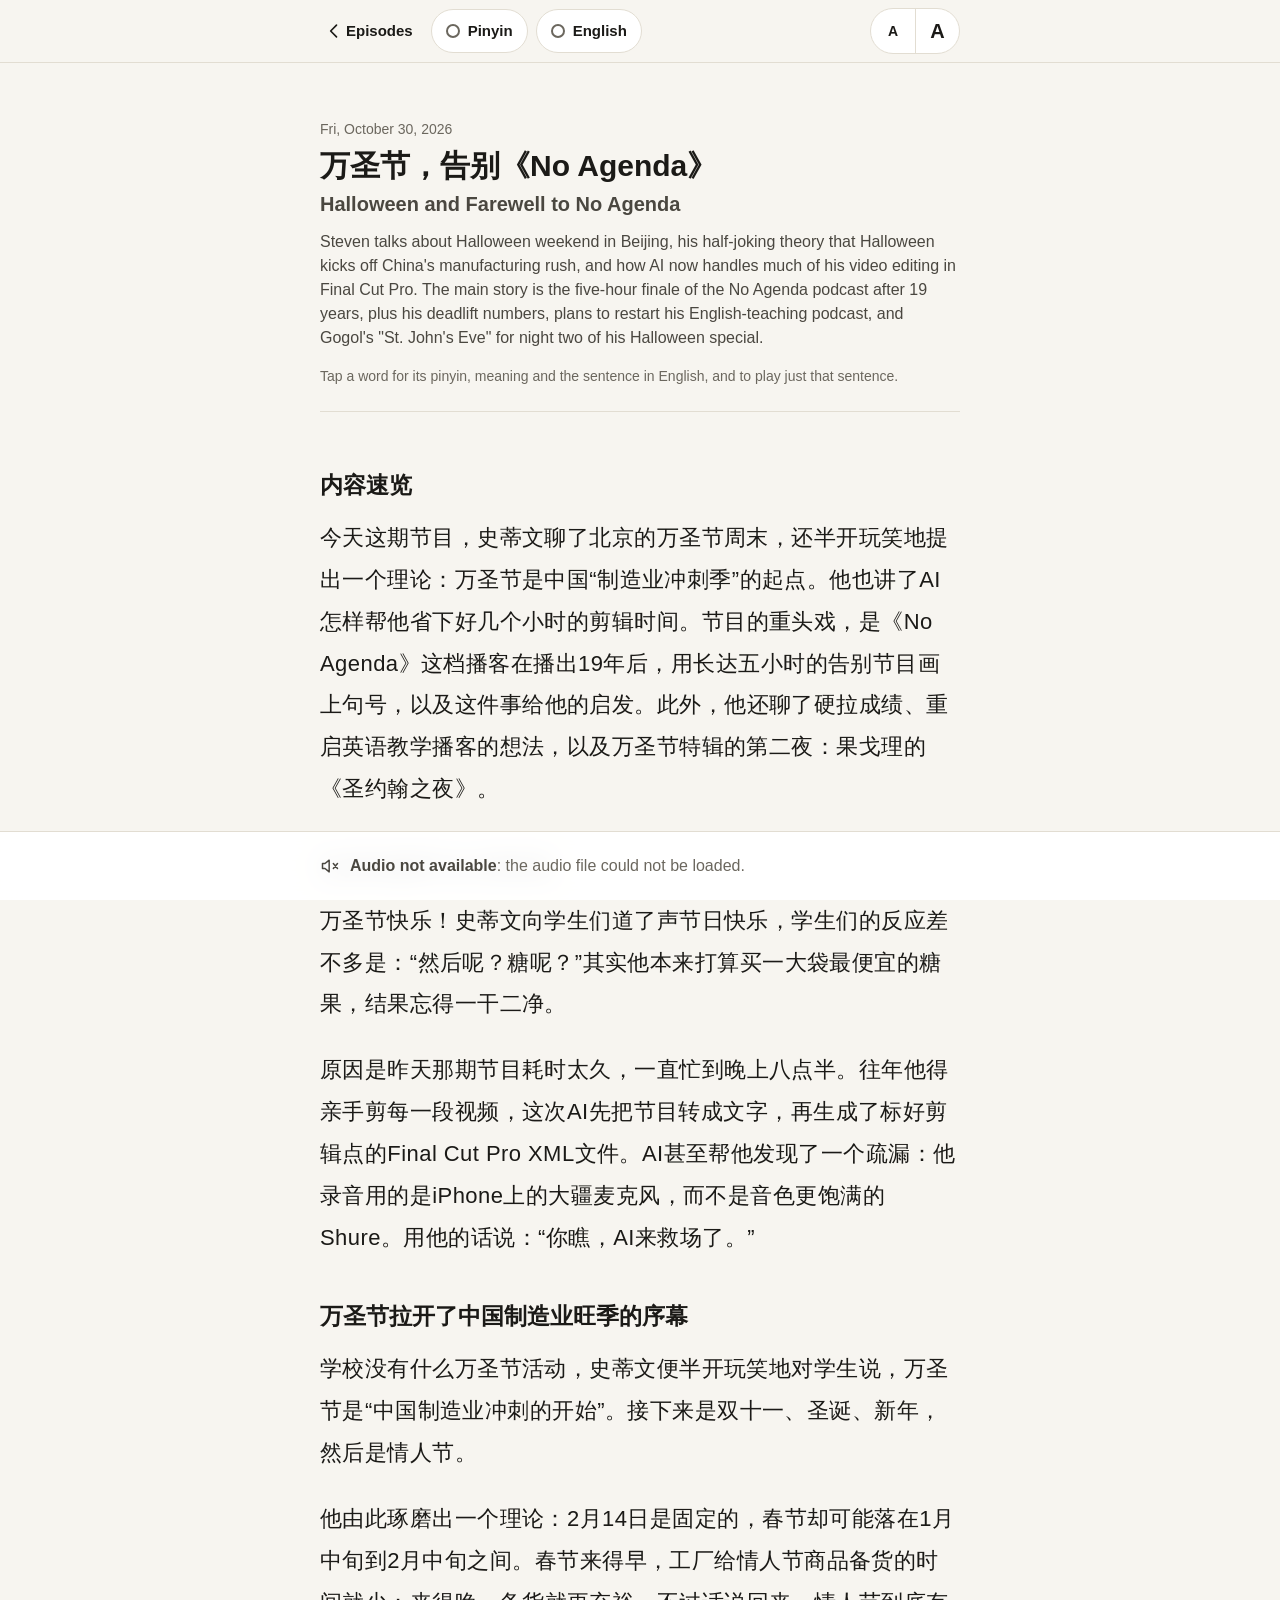
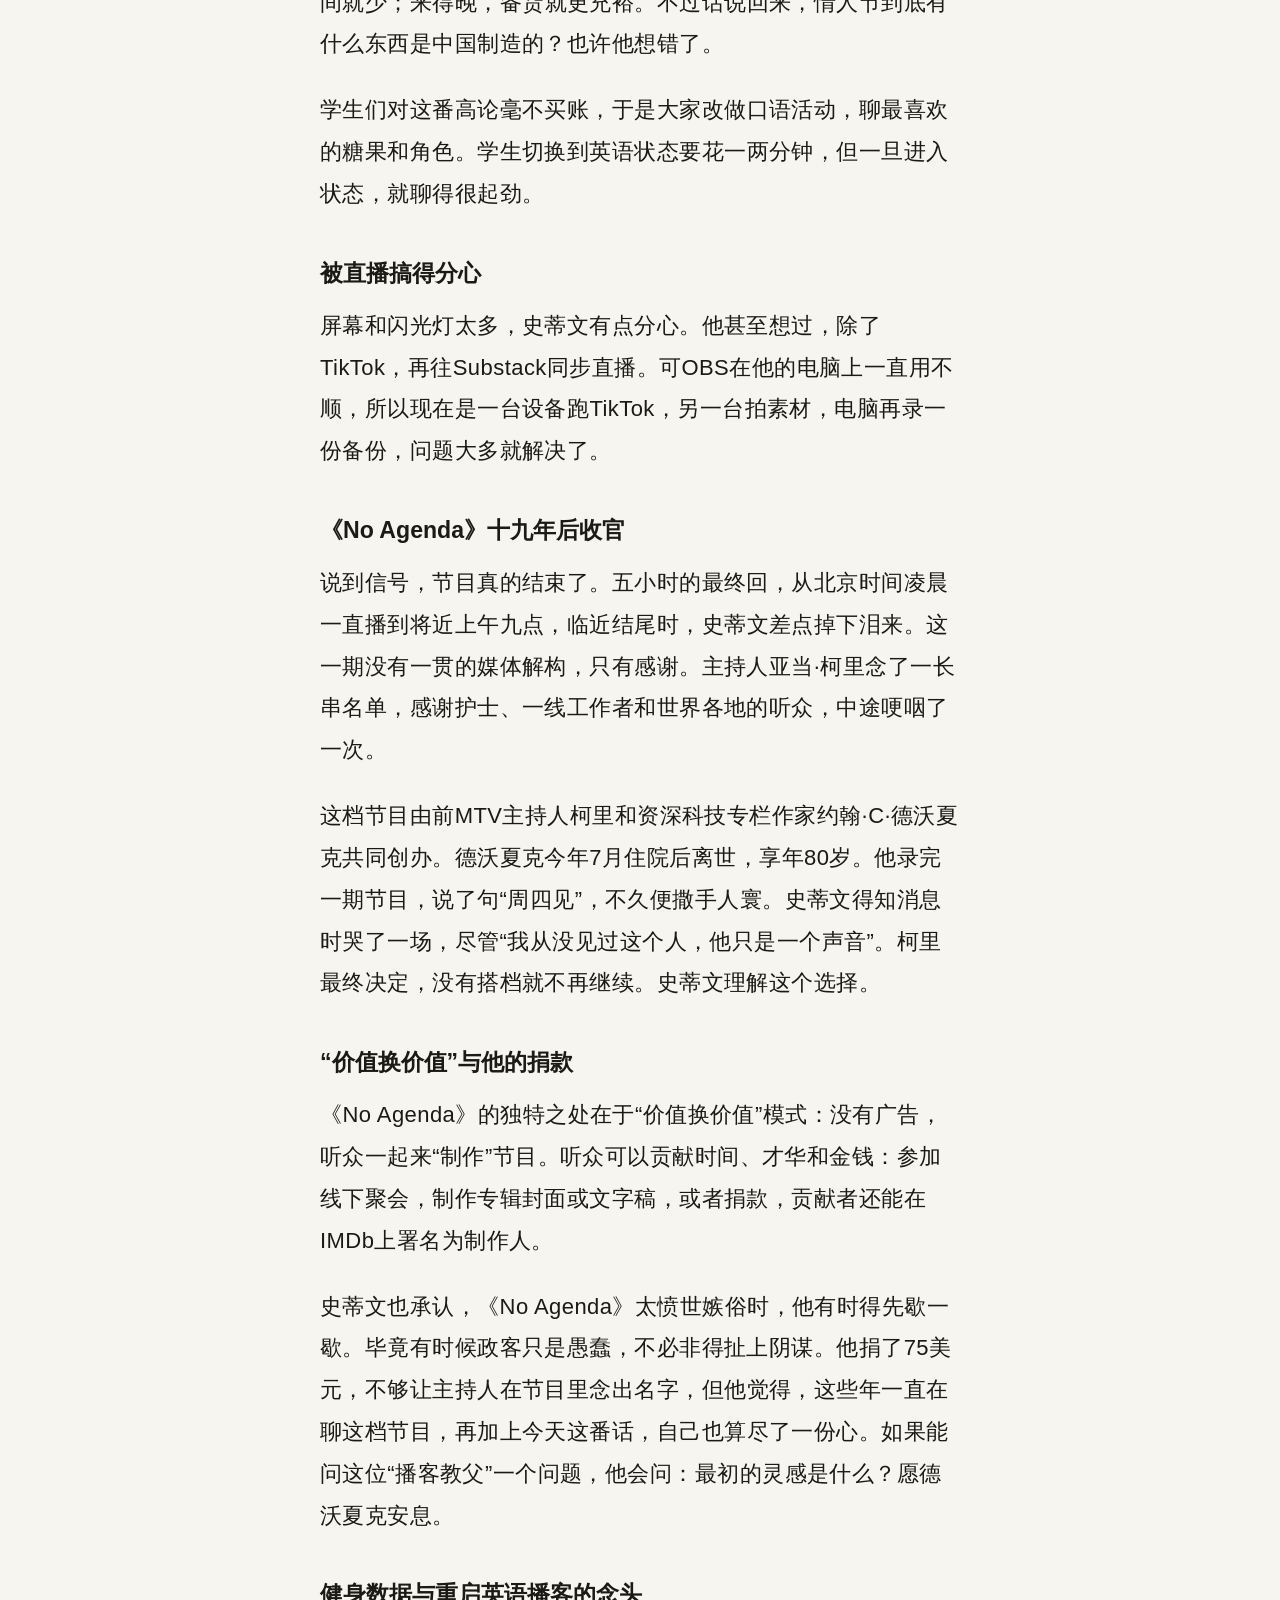
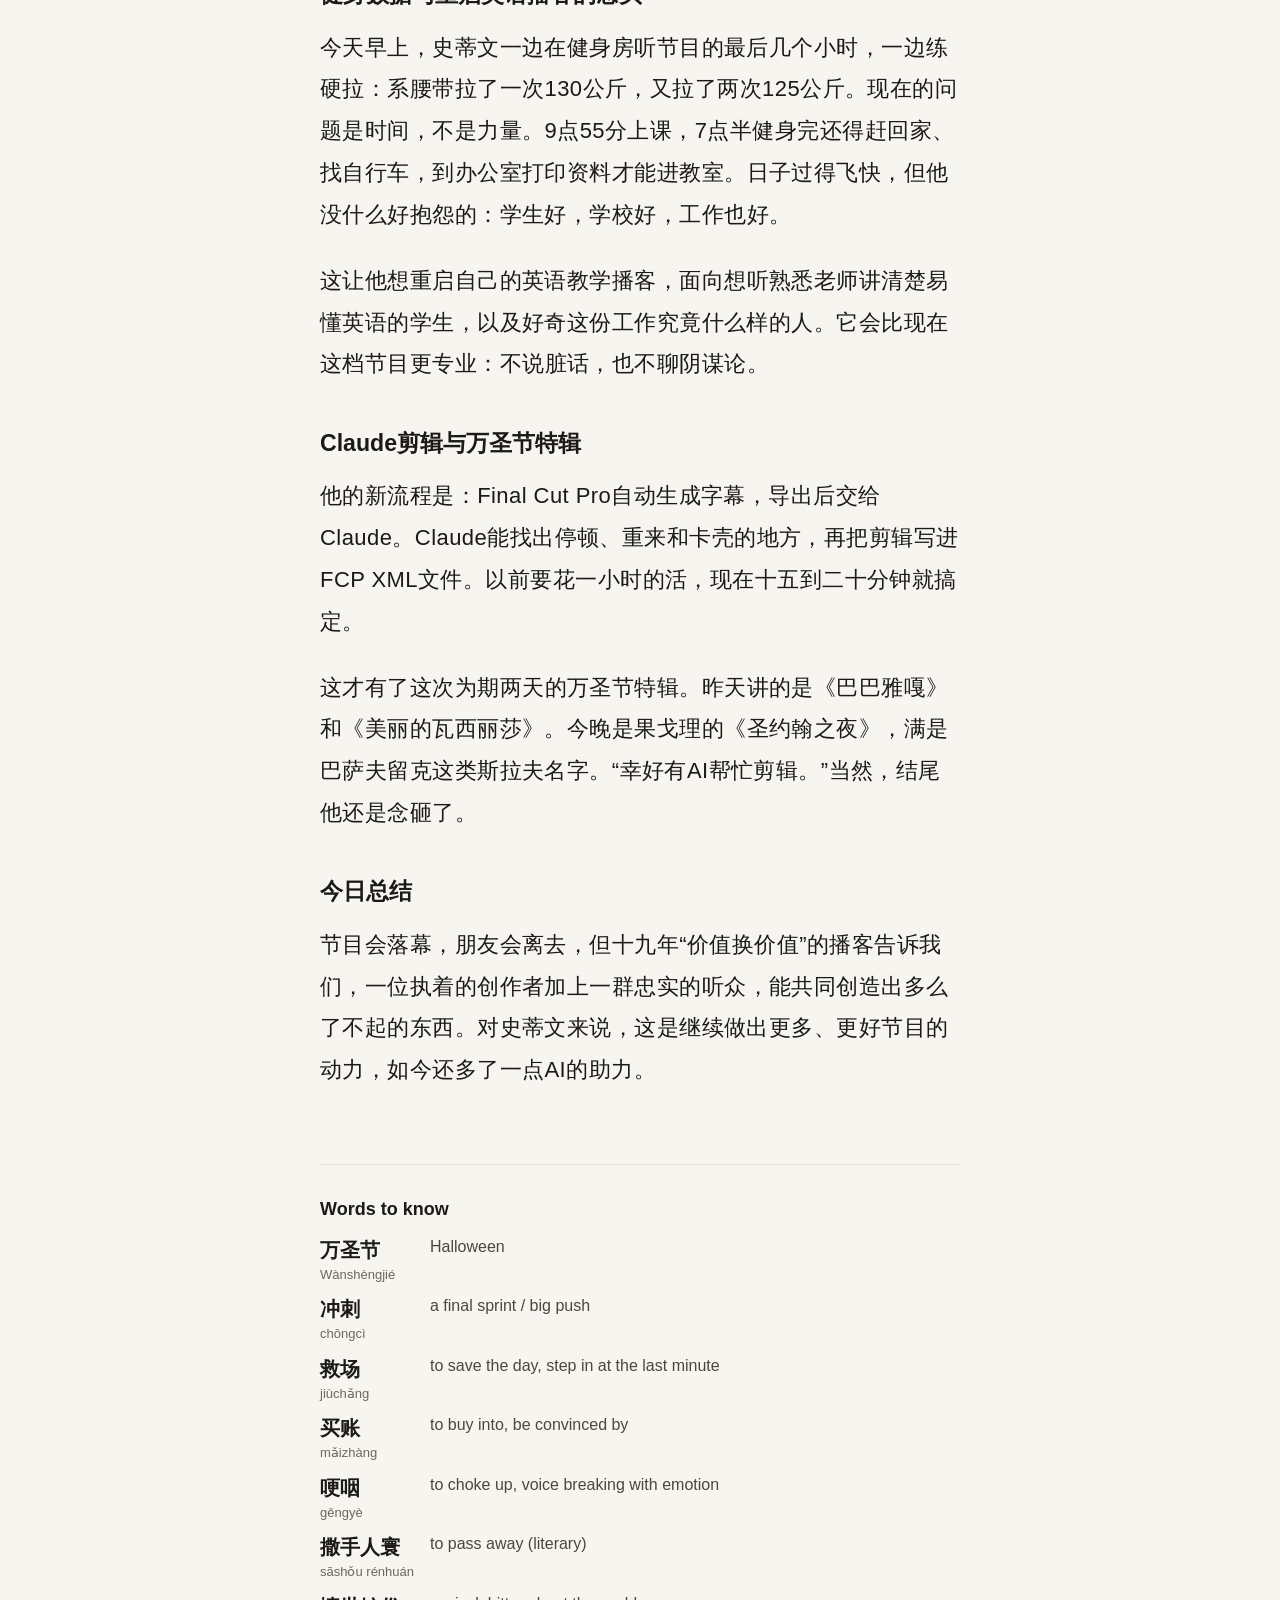
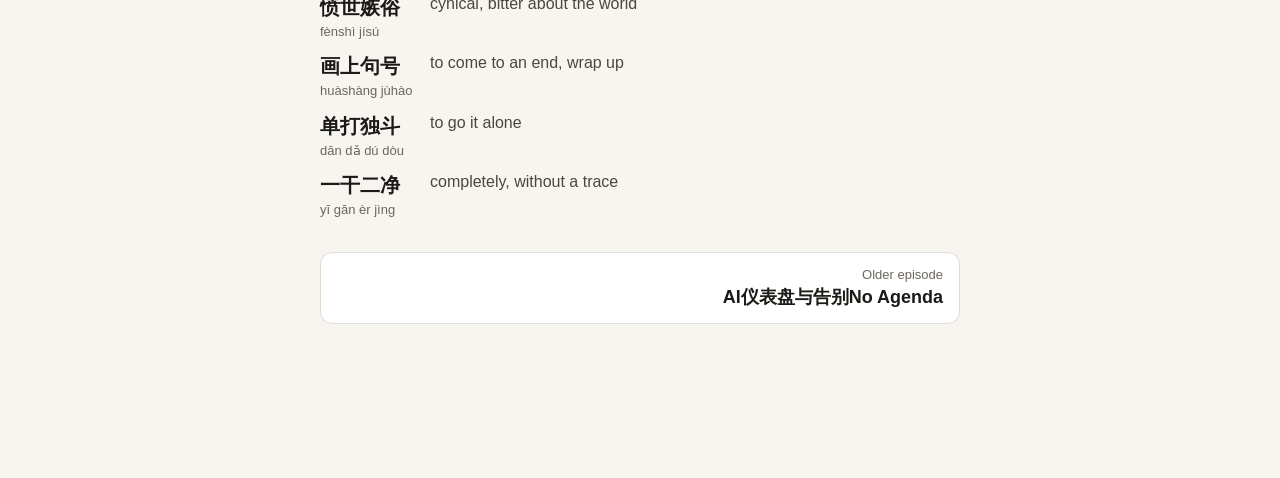
==== commit 3a3cfd00: "Save words from the word card; My words page with CSV download Co-Authored-By: Claude Opus 5.5 <nore" ====
--- a/episode.html
+++ b/episode.html
@@ -53,10 +53,17 @@
       </div>
       <p class="card-gl" id="card-gl"></p>
       <p class="card-sent" id="card-sent" lang="en"></p>
-      <button type="button" class="card-play" id="card-play" hidden>
-        <svg viewBox="0 0 24 24" aria-hidden="true" width="16" height="16"><path d="M7 4.5v15l12-7.5-12-7.5Z" fill="currentColor"/></svg>
-        Play sentence
-      </button>
+      <div class="card-actions">
+        <button type="button" class="card-play" id="card-play" hidden>
+          <svg viewBox="0 0 24 24" aria-hidden="true" width="16" height="16"><path d="M7 4.5v15l12-7.5-12-7.5Z" fill="currentColor"/></svg>
+          Play sentence
+        </button>
+        <button type="button" class="card-play card-save" id="card-save" aria-pressed="false" hidden>
+          <svg viewBox="0 0 24 24" aria-hidden="true" width="16" height="16"><path d="m12 3.5 2.6 5.3 5.9.9-4.3 4.1 1 5.8-5.2-2.8-5.2 2.8 1-5.8-4.3-4.1 5.9-.9L12 3.5Z" stroke="currentColor" stroke-width="1.8" stroke-linejoin="round"/></svg>
+          <span id="card-save-label">Save word</span>
+        </button>
+        <a class="card-words" id="card-words" href="words.html" hidden>My words</a>
+      </div>
     </div>
   </aside>
 
@@ -88,9 +95,10 @@
       </div>
       <p class="player-note" id="audio-note" hidden></p>
     </div>
-    <audio id="audio" preload="auto"></audio>
+    <audio id="audio" preload="metadata"></audio>
   </section>
 
+  <script src="saved.js"></script>
   <script src="app.js"></script>
 </body>
 </html>
--- a/styles.css
+++ b/styles.css
@@ -191,6 +191,15 @@
   font-weight: 600; cursor: pointer;
 }
 .card-play[hidden] { display: none; }
+.card-actions { display: flex; flex-wrap: wrap; align-items: center; gap: 8px; margin-top: 10px; }
+@media (max-width: 420px) { .card-actions .card-play { padding: 0 12px; } }
+.card-actions .card-play { margin-top: 0; }
+.card-save svg { fill: none; }
+.card-save[aria-pressed="true"] { background: var(--accent); border-color: var(--accent); color: var(--accent-ink); }
+.card-save[aria-pressed="true"] svg { fill: currentColor; }
+.card-words { margin-left: auto; color: var(--accent); font-weight: 600; font-size: 15px; padding: 8px 4px; white-space: nowrap; }
+.card-words[hidden] { display: none; }
+.w.is-saved { text-decoration: underline dotted var(--accent); text-decoration-thickness: 2px; text-underline-offset: .28em; }
 
 /* ---------- Back link + library ---------- */
 .back {
@@ -286,3 +295,19 @@
   .ep-title { font-size: 20px; }
 }
 @media (prefers-reduced-motion: reduce) { * { transition: none !important; scroll-behavior: auto !important; } }
+
+/* ---------- My words ---------- */
+.words-actions { display: flex; flex-wrap: wrap; align-items: center; gap: 12px; margin: 12px 0 4px; }
+.words-actions .card-play { margin-top: 0; }
+.words-actions .card-play:disabled { opacity: .45; cursor: default; }
+.words { list-style: none; margin: 0 0 48px; padding: 0; }
+.word-item { padding: 14px 0; }
+.word-item + .word-item { border-top: 1px solid var(--line); }
+.word-head { display: flex; align-items: baseline; gap: 12px; }
+.word-zh { font-family: var(--font-zh); font-size: 26px; font-weight: 600; line-height: 1.3; }
+.word-py { font-size: 17px; color: var(--accent); }
+.word-remove { margin-left: auto; align-self: flex-start; border-radius: 50%; background: transparent; }
+.word-sent { margin: 0 0 4px; font-family: var(--font-zh); font-size: 17px; }
+.word-ep { display: inline-block; margin-top: 6px; font-size: 14px; color: var(--muted); }
+.lib-links { margin-left: auto; }
+.lib-links a { color: var(--accent); font-weight: 600; text-decoration: none; display: inline-flex; min-height: 44px; align-items: center; padding: 0 4px; }
